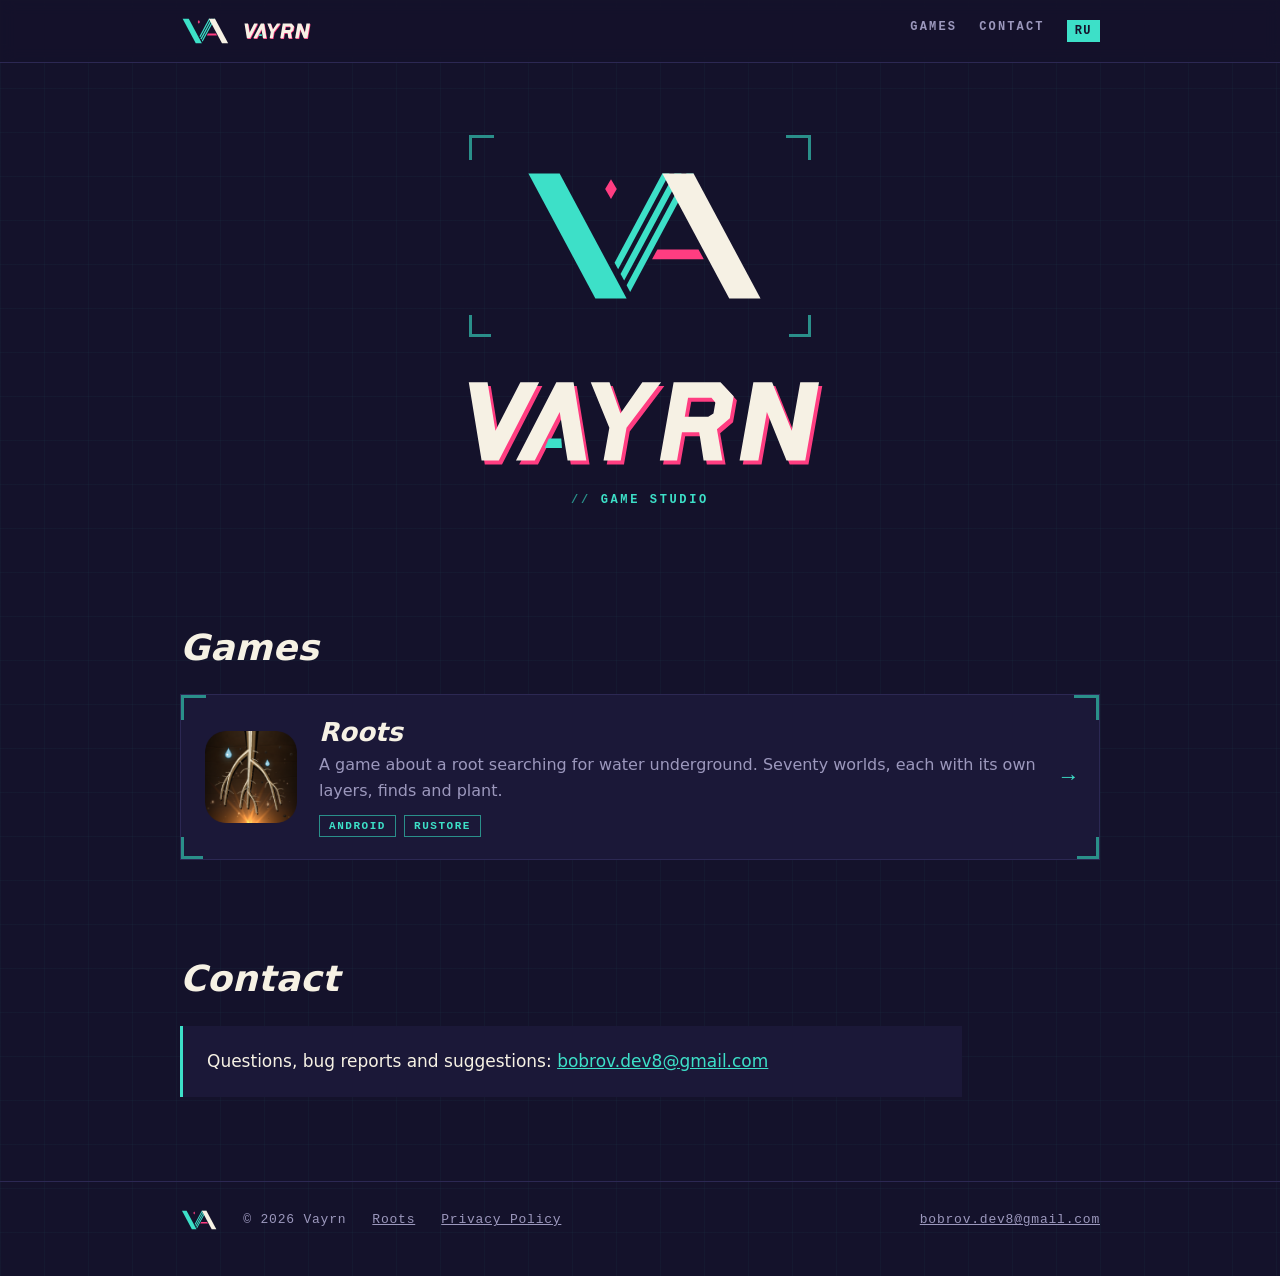
==== en/index.html @ 4266a99c "Английская версия, тексты без украшений, политика на двух страницах Английская версия всего сайта: /" ====
<!doctype html>
<html lang="en">
<head>
<meta charset="utf-8">
<meta name="viewport" content="width=device-width,initial-scale=1">
<title>Vayrn — game studio</title>
<meta name="description" content="Vayrn is a game studio. Roots is a game about a root searching for water underground.">
<meta property="og:title" content="Vayrn — game studio">
<meta property="og:description" content="Vayrn game studio. Roots is out on RuStore.">
<meta property="og:type" content="website">
<meta property="og:url" content="https://vayrn.ru/en/">
<meta name="theme-color" content="#14122B">
<link rel="alternate" hreflang="ru" href="https://vayrn.ru/">
<link rel="alternate" hreflang="en" href="https://vayrn.ru/en/">
<link rel="icon" href="../assets/favicon.svg" type="image/svg+xml">
<link rel="stylesheet" href="../assets/site.css">
</head>
<body>

<header class="top">
  <div class="wrap">
    <a class="brand" href="./" aria-label="Vayrn — home">
      <img class="mark" src="../assets/vayrn-mark.svg" alt="">
      <img class="word" src="../assets/vayrn-wordmark.svg" alt="Vayrn">
    </a>
    <nav class="nav" aria-label="Sections">
      <a href="#games">Games</a>
      <a href="#contact">Contact</a>
      <a class="lang-sw" href="../" lang="ru" hreflang="ru" aria-label="Русская версия">RU</a>
    </nav>
  </div>
</header>

<main>
  <div class="hero">
    <div class="wrap">
      <div class="scope">
        <img class="mark" src="../assets/vayrn-mark.svg" alt="">
        <i class="c1"></i><i class="c2"></i>
      </div>
      <h1 style="margin:0"><img class="word" src="../assets/vayrn-wordmark.svg" alt="Vayrn"></h1>
      <p class="tag">Game studio</p>
    </div>
  </div>

  <section id="games">
    <div class="wrap">
      <h2 class="h2">Games</h2>

      <a class="card scope" href="roots/">
        <img class="ico" src="../roots/icon.png" alt="">
        <span class="body">
          <h3>Roots</h3>
          <p>A game about a root searching for water underground. Seventy worlds,
             each with its own layers, finds and plant.</p>
          <span class="chips">
            <span class="chip">Android</span>
            <span class="chip">RuStore</span>
          </span>
        </span>
        <span class="go" aria-hidden="true">→</span>
        <i class="c1"></i><i class="c2"></i>
      </a>
    </div>
  </section>

  <section id="contact">
    <div class="wrap">
      <h2 class="h2">Contact</h2>
      <div class="plain">
        <p>Questions, bug reports and suggestions:
           <a href="mailto:bobrov.dev8@gmail.com">bobrov.dev8@gmail.com</a></p>
      </div>
    </div>
  </section>
</main>

<footer class="foot">
  <div class="wrap">
    <img class="mark" src="../assets/vayrn-mark.svg" alt="">
    <span>© 2026 Vayrn</span>
    <a href="roots/">Roots</a>
    <a href="roots/privacy.html">Privacy Policy</a>
    <a class="sp" href="mailto:bobrov.dev8@gmail.com">bobrov.dev8@gmail.com</a>
  </div>
</footer>

</body>
</html>
---- assets/site.css ----
/* ===========================================================
   Vayrn — общий стиль сайта.

   Всё здесь выведено из знака студии, а не придумано рядом с ним:
     • цвета — четыре цвета логотипа и пятый, приглушённая бирюза
       его рамки;
     • угловые скобки — та самая рамка-прицел вокруг монограммы,
       она отмечает здесь всё, на что стоит навести взгляд;
     • скошенные углы кнопок и наклон заголовков — срез граней V и A;
     • розовая тень со сдвигом — как под буквами названия;
     • моноширинные подписи с «//» — строка GAME STUDIO под знаком.

   Шрифты системные, и это не экономия: сайт не тянет ничего с чужих
   серверов, как и сама игра. Подключить шрифт с Google — значит
   отдать ему адрес каждого посетителя ради красивой буквы «а».
   =========================================================== */

:root{
  --bg:#14122B;          /* фон знака */
  --bg-2:#1B1838;        /* плашки: тот же индиго, на шаг светлее */
  --line:#2C2853;        /* тихие границы */
  --teal:#3DE0C8;
  --teal-dim:#2A8F8A;    /* цвет рамки-прицела */
  --pink:#FF3D81;
  --cream:#F6F1E4;
  --mute:#9C98BD;        /* второстепенный текст */

  --sans:"Segoe UI",system-ui,-apple-system,Roboto,"Helvetica Neue",Arial,sans-serif;
  --mono:ui-monospace,"Cascadia Mono",Consolas,"Courier New",monospace;
  --cut:12px;            /* срез угла */
}

*{box-sizing:border-box}
html{-webkit-text-size-adjust:100%}
body{
  margin:0;background:var(--bg);color:var(--cream);
  font:400 17px/1.6 var(--sans);
  /* едва заметная сетка — экран, а не лист бумаги */
  background-image:
    linear-gradient(rgba(61,224,200,.035) 1px,transparent 1px),
    linear-gradient(90deg,rgba(61,224,200,.035) 1px,transparent 1px);
  background-size:44px 44px;
}
img,svg{max-width:100%;display:block}
a{color:var(--teal)}
a:hover{color:var(--cream)}
:focus-visible{outline:2px solid var(--pink);outline-offset:3px}

.wrap{max-width:960px;margin:0 auto;padding:0 20px}

/* ── подпись в духе «// GAME STUDIO» ───────────────────── */
.tag{
  font:700 12px/1.4 var(--mono);letter-spacing:.22em;text-transform:uppercase;
  color:var(--teal);margin:0;
}
.tag::before{content:"// ";color:var(--teal-dim)}
.tag.pink{color:var(--pink)}
.tag.pink::before{color:#a02a57}

/* ── шапка ─────────────────────────────────────────────── */
.top{
  position:sticky;top:0;z-index:5;
  background:rgba(20,18,43,.9);backdrop-filter:blur(8px);
  border-bottom:1px solid var(--line);
}
.top .wrap{display:flex;align-items:center;gap:18px;height:62px}
.brand{display:flex;align-items:center;gap:12px;text-decoration:none;min-width:0}
.brand .mark{height:26px;width:auto;flex:0 0 auto}
.brand .word{height:17px;width:auto;flex:0 0 auto}
.nav{margin-left:auto;display:flex;gap:22px;min-width:0}
.nav a{
  font:700 12px var(--mono);letter-spacing:.18em;text-transform:uppercase;
  color:var(--mute);text-decoration:none;white-space:nowrap;
}
.nav a:hover,.nav a[aria-current]{color:var(--teal)}

/* ── рамка-прицел: четыре скобки по углам ──────────────── */
.scope{position:relative}
.scope::before,.scope::after,
.scope > .c1,.scope > .c2{
  content:"";position:absolute;width:22px;height:22px;
  border:3px solid var(--teal-dim);pointer-events:none;
  transition:border-color .2s,transform .2s;
}
.scope::before{top:0;left:0;border-right:0;border-bottom:0}
.scope::after{top:0;right:0;border-left:0;border-bottom:0}
.scope > .c1{bottom:0;right:0;border-left:0;border-top:0}
.scope > .c2{bottom:0;left:0;border-right:0;border-top:0}

/* ── первый экран студии ───────────────────────────────── */
.hero{padding:72px 0 64px;text-align:center}
.hero .scope{display:inline-block;padding:34px 46px;margin-bottom:34px}
.hero .mark{width:min(250px,56vw);height:auto}
.hero .word{width:min(380px,78vw);height:auto;margin:0 auto 22px}
.hero .lead{max-width:34em;margin:22px auto 0;color:var(--mute);font-size:18px}

/* ── разделы ───────────────────────────────────────────── */
section{padding:44px 0}
.h2{
  margin:10px 0 26px;font:800 clamp(26px,5vw,36px)/1.15 var(--sans);
  letter-spacing:.01em;font-style:italic;   /* наклон, как у букв названия */
}

/* ── карточка игры ─────────────────────────────────────── */
.card{
  display:flex;gap:22px;align-items:center;min-width:0;
  padding:22px 24px;text-decoration:none;color:inherit;
  background:var(--bg-2);border:1px solid var(--line);
  transition:border-color .2s,transform .2s,box-shadow .2s;
}
.card:hover{
  border-color:var(--teal);color:inherit;
  transform:translate(-3px,-3px);box-shadow:6px 6px 0 var(--pink);
}
.card:hover.scope::before,.card:hover.scope::after,
.card:hover.scope > .c1,.card:hover.scope > .c2{border-color:var(--teal)}
.card img.ico{width:92px;height:92px;border-radius:20px;flex:0 0 auto}
.card .body{min-width:0;flex:1}
.card h3{margin:0 0 4px;font:800 26px/1.2 var(--sans);font-style:italic}
.card p{margin:0;color:var(--mute);font-size:16px}
.card .go{
  flex:0 0 auto;font:700 22px var(--mono);color:var(--teal);
  transition:transform .2s;
}
.card:hover .go{transform:translateX(5px);color:var(--pink)}
.chips{display:flex;flex-wrap:wrap;gap:8px;margin-top:12px}
.chip{
  font:700 11px var(--mono);letter-spacing:.14em;text-transform:uppercase;
  padding:4px 9px;border:1px solid var(--teal-dim);color:var(--teal);
}
.chip.live{border-color:var(--pink);color:var(--pink)}

.soon{
  margin-top:16px;padding:22px 24px;border:1px dashed var(--line);
  color:var(--mute);font:400 14px var(--mono);letter-spacing:.06em;
}

/* ── кнопка со срезанным углом ─────────────────────────── */
.btn{
  display:inline-block;padding:14px 30px;text-decoration:none;
  font:800 15px var(--mono);letter-spacing:.12em;text-transform:uppercase;
  background:var(--pink);color:var(--bg);
  clip-path:polygon(0 0,calc(100% - var(--cut)) 0,100% var(--cut),100% 100%,var(--cut) 100%,0 calc(100% - var(--cut)));
  transition:background .15s,transform .15s;
}
.btn:hover{background:var(--cream);color:var(--bg);transform:translateY(-2px)}
.btn.ghost{background:transparent;color:var(--teal);box-shadow:inset 0 0 0 2px var(--teal-dim);clip-path:none}
.btn.ghost:hover{color:var(--bg);background:var(--teal)}

/* ── страница игры ─────────────────────────────────────── */
.game-hero{padding:56px 0 34px}
.game-hero .row{display:flex;gap:26px;align-items:center;min-width:0}
.game-hero img.ico{width:132px;height:132px;border-radius:28px;flex:0 0 auto;
                   box-shadow:8px 8px 0 var(--pink)}
.game-hero .txt{min-width:0}
.game-hero h1{
  margin:6px 0 8px;font:800 clamp(44px,11vw,84px)/.95 var(--sans);
  font-style:italic;letter-spacing:.01em;
  text-shadow:4px 4px 0 var(--pink);
}
.game-hero .sub{margin:0;color:var(--mute);font-size:19px;max-width:28em}
.cta{display:flex;flex-wrap:wrap;gap:14px;align-items:center;margin-top:28px}
.cta .later{font:400 13px var(--mono);color:var(--mute);letter-spacing:.06em}

.lead-p{font-size:19px;max-width:40em;color:var(--cream)}

.shots{
  display:flex;gap:16px;overflow-x:auto;padding:14px 20px 18px;
  scroll-snap-type:x mandatory;scrollbar-color:var(--teal-dim) transparent;
}
.shots img{
  width:236px;height:auto;flex:0 0 auto;scroll-snap-align:center;
  border:1px solid var(--line);background:var(--bg-2);
}

.grid{display:grid;grid-template-columns:repeat(auto-fit,minmax(250px,1fr));gap:14px}
.feat{background:var(--bg-2);border:1px solid var(--line);padding:20px 20px 22px;min-width:0}
.feat .n{font:700 12px var(--mono);letter-spacing:.2em;color:var(--pink)}
.feat h3{margin:8px 0 6px;font:800 19px/1.25 var(--sans)}
.feat p{margin:0;color:var(--mute);font-size:15.5px}

.plain{background:var(--bg-2);border-left:3px solid var(--teal);padding:22px 24px;max-width:46em}
.plain p{margin:0 0 10px}
.plain p:last-child{margin:0}

/* ── документ (политика) ───────────────────────────────── */
.doc{max-width:760px;margin:0 auto;padding:44px 20px 30px}
.doc .eyebrow{font:700 12px var(--mono);letter-spacing:.22em;text-transform:uppercase;color:var(--teal)}
.doc .eyebrow::before{content:"// ";color:var(--teal-dim)}
.doc h1{margin:8px 0 4px;font:800 clamp(30px,6.5vw,44px)/1.1 var(--sans);font-style:italic}
.doc h2{margin:38px 0 10px;font:800 23px/1.25 var(--sans);color:var(--cream)}
.doc h3{margin:24px 0 6px;font:700 13px var(--mono);letter-spacing:.16em;text-transform:uppercase;color:var(--pink)}
.doc p,.doc li{color:#d9d5ee}
.doc li{margin:5px 0}
.doc b{color:var(--cream)}
.doc .rule{height:3px;width:64px;background:var(--pink);margin:16px 0 22px}
.doc .note{color:var(--mute);font-style:italic}
.doc table{border-collapse:collapse;width:100%;margin:12px 0 6px;font-size:15px}
.doc th,.doc td{border:1px solid var(--line);padding:9px 11px;text-align:left;vertical-align:top}
.doc th{background:var(--bg-2);font:700 12px var(--mono);letter-spacing:.12em;text-transform:uppercase;color:var(--teal)}
.doc td{color:#d9d5ee}
.doc code{font:13px var(--mono);background:var(--bg-2);padding:1px 5px;color:var(--teal)}
.doc .lang{margin-top:54px;padding-top:30px;border-top:1px dashed var(--line)}

/* ── подвал ────────────────────────────────────────────── */
.foot{border-top:1px solid var(--line);margin-top:40px;padding:28px 0 46px}
.foot .wrap{display:flex;flex-wrap:wrap;gap:10px 26px;align-items:center}
.foot,.foot a{font:400 13px var(--mono);letter-spacing:.06em;color:var(--mute)}
.foot a:hover{color:var(--teal)}
.foot .mark{height:20px;width:auto}
.foot .sp{margin-left:auto}

/* ── узкий экран ───────────────────────────────────────── */
@media (max-width:600px){
  body{font-size:16px}
  .top .wrap{height:56px}
  .brand .word{display:none}          /* в шапке хватает знака */
  .nav{gap:16px}
  .hero{padding:48px 0 40px}
  .hero .scope{padding:26px 30px}
  .card{flex-wrap:wrap;padding:18px}
  .card img.ico{width:72px;height:72px;border-radius:16px}
  .card .go{display:none}
  .game-hero .row{flex-direction:column;align-items:flex-start}
  .game-hero img.ico{width:104px;height:104px;border-radius:22px;box-shadow:6px 6px 0 var(--pink)}
  .foot .sp{margin-left:0;width:100%}
}

/* движение — только тем, кто его не отключал */
@media (prefers-reduced-motion:reduce){
  *{transition:none !important}
}

/* ── переключатель языка ───────────────────────────────── */
.nav a.lang-sw{
  color:var(--bg);background:var(--teal);padding:4px 8px;letter-spacing:.12em;
}
.nav a.lang-sw:hover{background:var(--pink);color:var(--bg)}
@media (max-width:600px){
  .nav{gap:12px}
  .nav a{font-size:11px;letter-spacing:.12em}
}
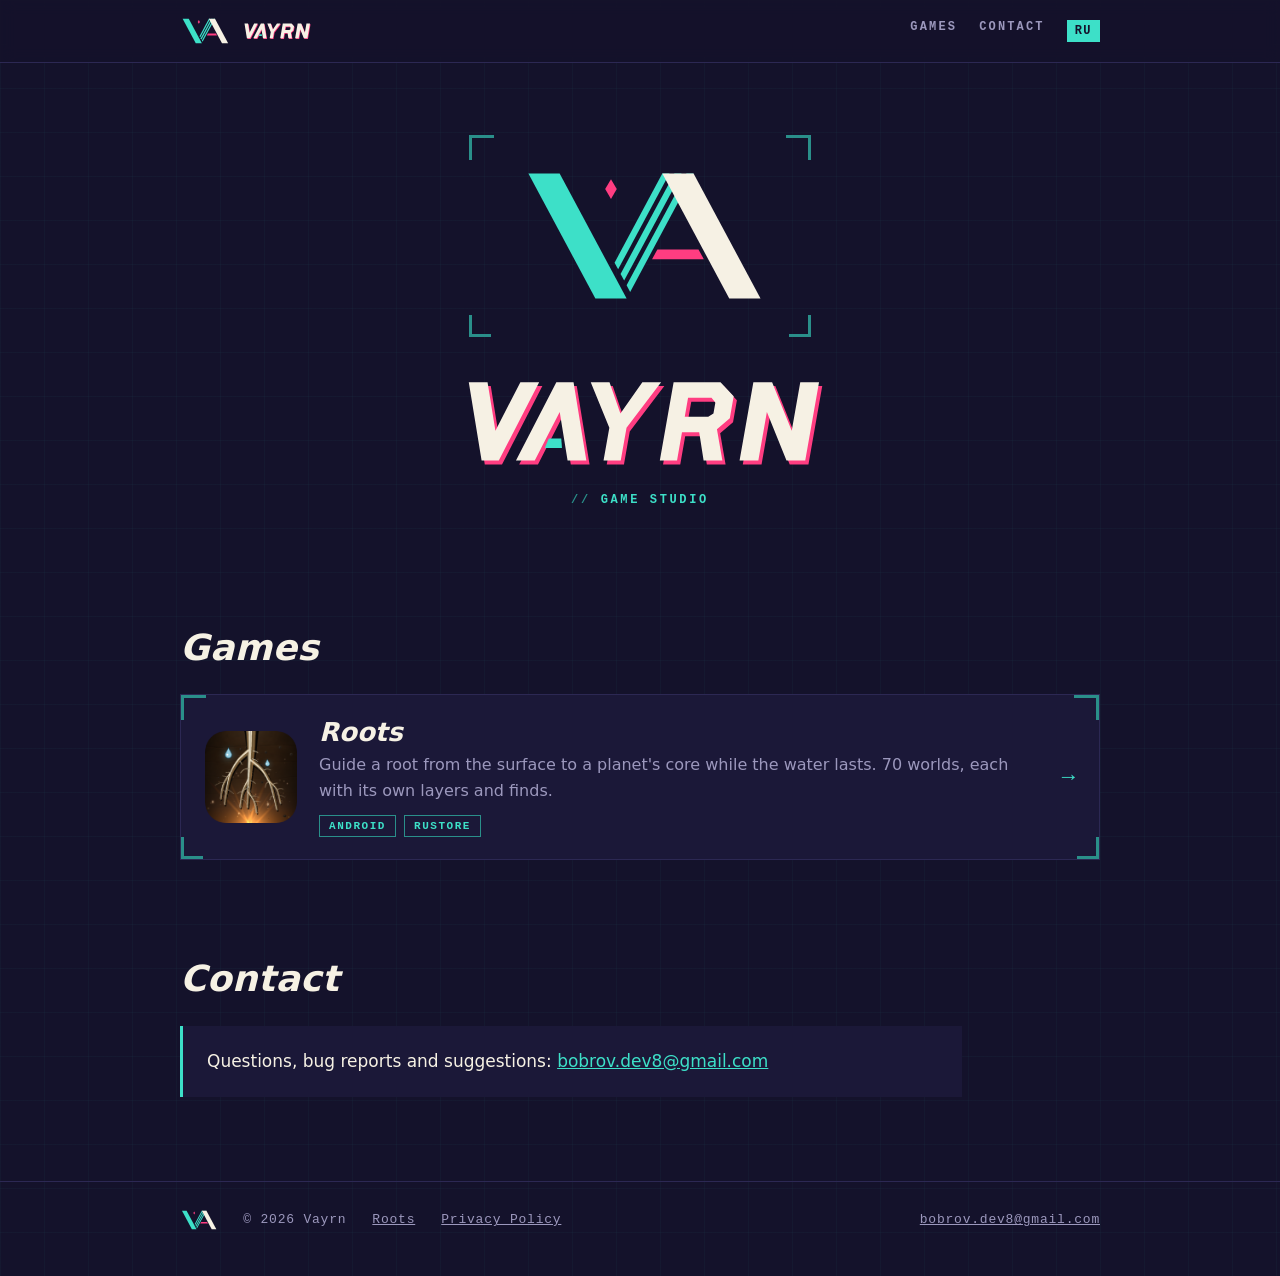
==== commit 71112022: "Roots: новое описание игры (RU/EN) Co-Authored-By: Claude Fable 5.2 <noreply@anthropic.com>" ====
--- a/en/index.html
+++ b/en/index.html
@@ -51,8 +51,8 @@
         <img class="ico" src="../roots/icon.png" alt="">
         <span class="body">
           <h3>Roots</h3>
-          <p>A game about a root searching for water underground. Seventy worlds,
-             each with its own layers, finds and plant.</p>
+          <p>Guide a root from the surface to a planet's core while the water lasts.
+             70 worlds, each with its own layers and finds.</p>
           <span class="chips">
             <span class="chip">Android</span>
             <span class="chip">RuStore</span>
